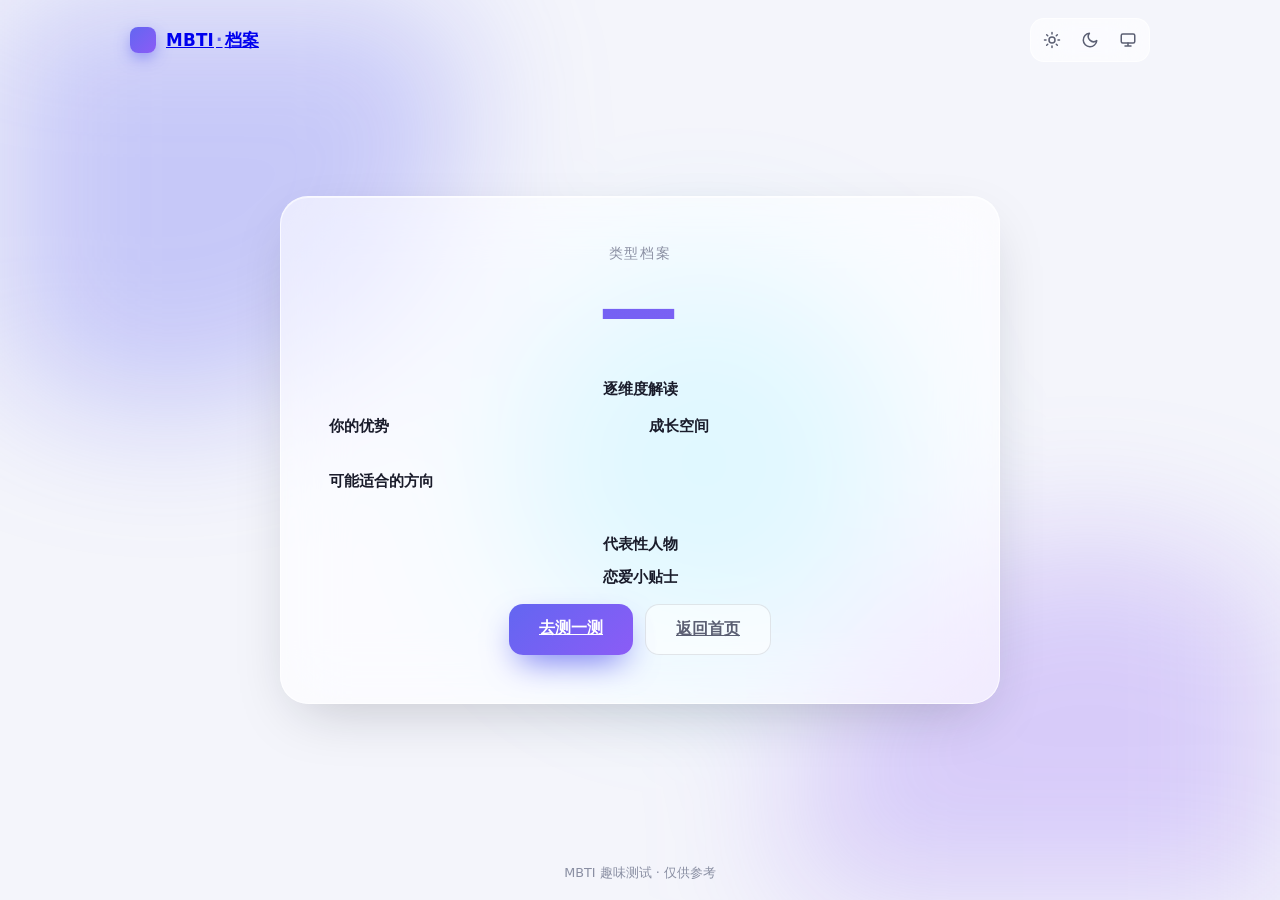
==== type.html @ 291f19a4 "feat: type.html" ====
<!DOCTYPE html>
<html lang="zh-CN" data-theme="system">
<head>
  <meta charset="UTF-8" />
  <meta name="viewport" content="width=device-width, initial-scale=1.0, viewport-fit=cover" />
  <meta name="theme-color" id="meta-theme-color" content="#f4f5fb" />
  <meta name="apple-mobile-web-app-capable" content="yes" />
  <meta name="apple-mobile-web-app-status-bar-style" content="default" />
  <title>MBTI 类型档案</title>
  <meta name="description" content="十六型人格独立档案：优势、成长空间、适合方向、代表性人物与恋爱小贴士。" />
  <meta property="og:title" content="MBTI 类型档案" />
  <meta property="og:description" content="十六型人格独立档案：优势、成长空间、适合方向与恋爱建议。" />
  <meta property="og:type" content="website" />
  <meta property="og:image" content="assets/img/cover.svg" />
  <link rel="stylesheet" href="assets/css/style.css" />
</head>
<body>
  <div class="bg-blobs" aria-hidden="true">
    <span class="blob blob-1"></span>
    <span class="blob blob-2"></span>
    <span class="blob blob-3"></span>
  </div>

  <header class="topbar">
    <a class="brand" href="index.html" aria-label="返回首页">
      <span class="brand-mark" aria-hidden="true"></span>
      <span class="brand-name">MBTI<span class="brand-dot">·</span>档案</span>
    </a>
    <div class="theme-switch" role="group" aria-label="主题切换">
      <button class="theme-btn" data-set-theme="light" aria-label="浅色主题" title="浅色">
        <svg viewBox="0 0 24 24" width="18" height="18" fill="none" stroke="currentColor" stroke-width="2" stroke-linecap="round"><circle cx="12" cy="12" r="4"/><path d="M12 2v2M12 20v2M4.9 4.9l1.4 1.4M17.7 17.7l1.4 1.4M2 12h2M20 12h2M4.9 19.1l1.4-1.4M17.7 6.3l1.4-1.4"/></svg>
      </button>
      <button class="theme-btn" data-set-theme="dark" aria-label="深色主题" title="深色">
        <svg viewBox="0 0 24 24" width="18" height="18" fill="none" stroke="currentColor" stroke-width="2" stroke-linecap="round" stroke-linejoin="round"><path d="M21 12.8A9 9 0 1 1 11.2 3a7 7 0 0 0 9.8 9.8z"/></svg>
      </button>
      <button class="theme-btn" data-set-theme="system" aria-label="跟随系统" title="跟随系统">
        <svg viewBox="0 0 24 24" width="18" height="18" fill="none" stroke="currentColor" stroke-width="2" stroke-linecap="round" stroke-linejoin="round"><rect x="3" y="4" width="18" height="12" rx="2"/><path d="M8 20h8M12 16v4"/></svg>
      </button>
    </div>
  </header>

  <main class="stage">
    <section id="screen-result" class="screen is-active" aria-labelledby="result-title">
      <div class="result-card glass">
        <p class="result-eyebrow">类型档案</p>
        <h2 id="result-title" class="result-type">—</h2>
        <p class="result-name" id="result-name"></p>
        <p class="result-tagline" id="result-tagline"></p>
        <p class="result-desc" id="result-desc"></p>

        <div class="result-block">
          <h3 class="col-title">逐维度解读</h3>
          <ul class="dim-details" id="dim-details"></ul>
        </div>

        <div class="result-cols">
          <div class="result-col">
            <h3 class="col-title">你的优势</h3>
            <ul class="tag-list" id="strengths"></ul>
          </div>
          <div class="result-col">
            <h3 class="col-title">成长空间</h3>
            <ul class="tag-list" id="growth"></ul>
          </div>
        </div>

        <div class="result-field">
          <h3 class="col-title">可能适合的方向</h3>
          <ul class="tag-list tag-list-soft" id="fields"></ul>
        </div>

        <div class="result-block">
          <h3 class="col-title">代表性人物</h3>
          <ul class="tag-list tag-list-soft" id="celebrities"></ul>
        </div>

        <div class="result-block">
          <h3 class="col-title">恋爱小贴士</h3>
          <p class="result-love" id="love"></p>
        </div>

        <div class="result-actions">
          <a href="index.html" class="btn btn-primary" type="button">去测一测</a>
          <a href="index.html" class="btn btn-ghost" type="button">返回首页</a>
        </div>
      </div>
    </section>
  </main>

  <footer class="footnote">
    <span>MBTI 趣味测试 · 仅供参考</span>
  </footer>

  <script src="assets/js/data.js"></script>
  <script src="assets/js/type.js"></script>
</body>
</html>
---- assets/css/style.css ----
/* ============================================================
   MBTI 测试站 · Premium Styles
   主题：light / dark / system（CSS 变量驱动）
   动画仅使用 transform / opacity / filter（GPU 友好）
   ============================================================ */

:root {
  --accent: #6366f1;
  --accent-2: #8b5cf6;
  --accent-soft: rgba(99, 102, 241, 0.12);
  --radius-lg: 28px;
  --radius-md: 18px;
  --radius-sm: 12px;
  --ease: cubic-bezier(0.16, 1, 0.3, 1);
  --shadow-soft: 0 20px 60px -20px rgba(20, 22, 40, 0.25);
  --maxw: 720px;
  --font: system-ui, -apple-system, 'Segoe UI', 'PingFang SC', 'Microsoft YaHei', Roboto, 'Helvetica Neue', sans-serif;
}

/* 浅色 */
:root[data-theme='light'] {
  --bg: #f4f5fb;
  --bg-2: #eef0f8;
  --text: #1a1c2b;
  --text-soft: #5b5f73;
  --text-faint: #8a8fa3;
  --surface: rgba(255, 255, 255, 0.62);
  --surface-border: rgba(255, 255, 255, 0.7);
  --inner-line: inset 0 1px 0 rgba(255, 255, 255, 0.6);
  --blob-1: rgba(99, 102, 241, 0.35);
  --blob-2: rgba(139, 92, 246, 0.30);
  --blob-3: rgba(56, 189, 248, 0.28);
  --opt-bg: rgba(255, 255, 255, 0.55);
  --opt-border: rgba(20, 22, 40, 0.10);
  --tag-bg: rgba(99, 102, 241, 0.10);
  --tag-text: #4f46e5;
}

/* 深色 */
:root[data-theme='dark'] {
  --bg: #0c0d14;
  --bg-2: #0a0b11;
  --text: #f2f3f8;
  --text-soft: #b6b9cc;
  --text-faint: #777b90;
  --surface: rgba(28, 30, 46, 0.55);
  --surface-border: rgba(255, 255, 255, 0.08);
  --inner-line: inset 0 1px 0 rgba(255, 255, 255, 0.06);
  --blob-1: rgba(99, 102, 241, 0.45);
  --blob-2: rgba(139, 92, 246, 0.40);
  --blob-3: rgba(56, 189, 248, 0.30);
  --opt-bg: rgba(255, 255, 255, 0.04);
  --opt-border: rgba(255, 255, 255, 0.10);
  --tag-bg: rgba(129, 132, 255, 0.14);
  --tag-text: #b3b6ff;
  --shadow-soft: 0 24px 70px -24px rgba(0, 0, 0, 0.7);
}

/* 跟随系统 */
:root[data-theme='system'] {
  --bg: #f4f5fb;
  --bg-2: #eef0f8;
  --text: #1a1c2b;
  --text-soft: #5b5f73;
  --text-faint: #8a8fa3;
  --surface: rgba(255, 255, 255, 0.62);
  --surface-border: rgba(255, 255, 255, 0.7);
  --inner-line: inset 0 1px 0 rgba(255, 255, 255, 0.6);
  --blob-1: rgba(99, 102, 241, 0.35);
  --blob-2: rgba(139, 92, 246, 0.30);
  --blob-3: rgba(56, 189, 248, 0.28);
  --opt-bg: rgba(255, 255, 255, 0.55);
  --opt-border: rgba(20, 22, 40, 0.10);
  --tag-bg: rgba(99, 102, 241, 0.10);
  --tag-text: #4f46e5;
}
@media (prefers-color-scheme: dark) {
  :root[data-theme='system'] {
    --bg: #0c0d14;
    --bg-2: #0a0b11;
    --text: #f2f3f8;
    --text-soft: #b6b9cc;
    --text-faint: #777b90;
    --surface: rgba(28, 30, 46, 0.55);
    --surface-border: rgba(255, 255, 255, 0.08);
    --inner-line: inset 0 1px 0 rgba(255, 255, 255, 0.06);
    --blob-1: rgba(99, 102, 241, 0.45);
    --blob-2: rgba(139, 92, 246, 0.40);
    --blob-3: rgba(56, 189, 248, 0.30);
    --opt-bg: rgba(255, 255, 255, 0.04);
    --opt-border: rgba(255, 255, 255, 0.10);
    --tag-bg: rgba(129, 132, 255, 0.14);
    --tag-text: #b3b6ff;
  }
}

* { box-sizing: border-box; }

/* ---------- 触摸体验优化（移动端） ---------- */
* { -webkit-tap-highlight-color: transparent; }
html { -webkit-text-size-adjust: 100%; text-size-adjust: 100%; }
body { overscroll-behavior-y: contain; }
.btn, .scale-opt, .theme-btn {
  touch-action: manipulation;
  -webkit-touch-callout: none;
  user-select: none;
  -webkit-user-select: none;
}

html, body { height: 100%; }

body {
  margin: 0;
  font-family: var(--font);
  color: var(--text);
  background: var(--bg);
  min-height: 100dvh;
  display: flex;
  flex-direction: column;
  overflow-x: hidden;
  transition: background 0.4s var(--ease), color 0.4s var(--ease);
  -webkit-font-smoothing: antialiased;
}

/* ---------- 动态光斑背景 ---------- */
.bg-blobs {
  position: fixed;
  inset: 0;
  z-index: 0;
  pointer-events: none;
  overflow: hidden;
  filter: blur(70px);
}
.blob {
  position: absolute;
  width: 46vmax;
  height: 46vmax;
  border-radius: 50%;
  opacity: 0.9;
  will-change: transform;
}
.blob-1 { background: var(--blob-1); top: -14vmax; left: -10vmax; animation: float1 18s ease-in-out infinite; }
.blob-2 { background: var(--blob-2); bottom: -18vmax; right: -8vmax; animation: float2 22s ease-in-out infinite; }
.blob-3 { background: var(--blob-3); top: 30%; left: 40%; width: 30vmax; height: 30vmax; animation: float3 26s ease-in-out infinite; }

@keyframes float1 { 0%,100% { transform: translate(0,0) scale(1); } 50% { transform: translate(6vmax, 4vmax) scale(1.08); } }
@keyframes float2 { 0%,100% { transform: translate(0,0) scale(1); } 50% { transform: translate(-5vmax, -3vmax) scale(1.12); } }
@keyframes float3 { 0%,100% { transform: translate(0,0) scale(1); } 50% { transform: translate(-4vmax, 5vmax) scale(0.92); } }

/* ---------- 顶栏 ---------- */
.topbar {
  position: relative;
  z-index: 3;
  display: flex;
  align-items: center;
  justify-content: space-between;
  padding: calc(18px + env(safe-area-inset-top)) clamp(16px, 4vw, 40px) 18px;
  max-width: 1100px;
  width: 100%;
  margin: 0 auto;
}
.brand { display: flex; align-items: center; gap: 10px; }
.brand-mark {
  width: 26px; height: 26px; border-radius: 8px;
  background: linear-gradient(135deg, var(--accent), var(--accent-2));
  box-shadow: 0 6px 18px -4px var(--accent);
}
.brand-name { font-weight: 700; letter-spacing: 0.2px; font-size: 1.05rem; }
.brand-dot { color: var(--accent); margin: 0 2px; }

.theme-switch {
  display: flex;
  gap: 4px;
  padding: 4px;
  border-radius: 14px;
  background: var(--surface);
  border: 1px solid var(--surface-border);
  backdrop-filter: blur(20px) saturate(180%);
  -webkit-backdrop-filter: blur(20px) saturate(180%);
}
.theme-btn {
  display: grid; place-items: center;
  width: 34px; height: 34px;
  border: none; border-radius: 10px;
  background: transparent; color: var(--text-soft);
  cursor: pointer;
  transition: background 0.25s var(--ease), color 0.25s var(--ease), transform 0.2s var(--ease);
}
@media (hover: hover) {
  .theme-btn:hover { color: var(--text); transform: translateY(-1px); }
}
.theme-btn.is-active {
  background: var(--accent-soft);
  color: var(--accent);
}

/* ---------- 舞台与屏幕 ---------- */
.stage {
  position: relative;
  z-index: 2;
  flex: 1;
  display: flex;
  align-items: center;
  justify-content: center;
  padding: 12px clamp(16px, 4vw, 40px) calc(40px + env(safe-area-inset-bottom));
  width: 100%;
}
.screen {
  width: 100%;
  max-width: var(--maxw);
  animation: screenIn 0.5s var(--ease);
}
.screen[hidden] { display: none; }
@keyframes screenIn { from { opacity: 0; transform: translateY(14px); } to { opacity: 1; transform: translateY(0); } }

/* 玻璃拟态 */
.glass {
  background: var(--surface);
  border: 1px solid var(--surface-border);
  border-radius: var(--radius-lg);
  box-shadow: var(--shadow-soft), var(--inner-line);
  backdrop-filter: blur(30px) saturate(180%);
  -webkit-backdrop-filter: blur(30px) saturate(180%);
}

/* ---------- 首页 ---------- */
.intro-card { padding: clamp(28px, 5vw, 52px); text-align: center; }
.eyebrow {
  display: inline-block;
  font-size: 0.72rem; letter-spacing: 0.22em; font-weight: 600;
  color: var(--accent);
  background: var(--tag-bg);
  padding: 6px 14px; border-radius: 999px;
  margin: 0 0 18px;
}
.intro-title {
  font-size: clamp(2rem, 6vw, 3.2rem);
  line-height: 1.08;
  font-weight: 800;
  letter-spacing: -0.02em;
  margin: 0 0 18px;
}
.intro-sub {
  color: var(--text-soft);
  font-size: clamp(0.98rem, 2.2vw, 1.08rem);
  line-height: 1.7;
  max-width: 56ch;
  margin: 0 auto 26px;
}
.intro-points {
  list-style: none; padding: 0; margin: 0 auto 30px;
  display: flex; flex-direction: column; gap: 12px;
  max-width: 320px; text-align: left;
}
.intro-points li { display: flex; align-items: center; gap: 12px; color: var(--text-soft); font-size: 0.98rem; }
.intro-points .dot {
  width: 8px; height: 8px; border-radius: 50%;
  background: linear-gradient(135deg, var(--accent), var(--accent-2));
  flex: none;
}
.intro-note { margin: 18px 0 0; font-size: 0.8rem; color: var(--text-faint); }

/* ---------- 按钮 ---------- */
.btn {
  font-family: inherit;
  font-size: 1rem; font-weight: 600;
  border: none; border-radius: 14px;
  padding: 14px 30px;
  cursor: pointer;
  transition: transform 0.2s var(--ease), box-shadow 0.25s var(--ease), opacity 0.2s, background 0.25s;
}
.btn-primary {
  color: #fff;
  background: linear-gradient(135deg, var(--accent), var(--accent-2));
  box-shadow: 0 14px 34px -10px var(--accent);
}
@media (hover: hover) {
  .btn-primary:hover:not(:disabled) { transform: translateY(-2px); box-shadow: 0 20px 40px -12px var(--accent); }
}
.btn-primary:active:not(:disabled) { transform: scale(0.98); }
.btn-primary:disabled { opacity: 0.4; cursor: not-allowed; box-shadow: none; }
.btn-ghost {
  color: var(--text-soft);
  background: var(--opt-bg);
  border: 1px solid var(--opt-border);
}
@media (hover: hover) {
  .btn-ghost:hover:not(:disabled) { color: var(--text); transform: translateY(-1px); }
}
.btn-ghost:disabled { opacity: 0.4; cursor: not-allowed; }
.btn:focus-visible { outline: 3px solid var(--accent); outline-offset: 3px; }

/* ---------- 测试屏 ---------- */
.test-card { padding: clamp(24px, 4vw, 40px); }
.test-head { display: flex; justify-content: space-between; align-items: baseline; margin-bottom: 14px; }
.test-counter { font-weight: 700; font-size: 0.95rem; }
.test-dim { font-size: 0.8rem; color: var(--text-faint); font-weight: 600; letter-spacing: 0.04em; }

.progress {
  height: 8px; border-radius: 999px;
  background: var(--opt-border);
  overflow: hidden;
  margin-bottom: 30px;
}
.progress-fill {
  display: block; height: 100%; width: 0%;
  border-radius: 999px;
  background: linear-gradient(90deg, var(--accent), var(--accent-2));
  transition: width 0.45s var(--ease);
}

.test-question {
  font-size: clamp(1.2rem, 3.4vw, 1.6rem);
  font-weight: 600; line-height: 1.5;
  margin: 0 0 30px;
  min-height: 3.2em;
}

.scale {
  display: grid;
  grid-template-columns: repeat(5, 1fr);
  gap: 10px;
  margin-bottom: 32px;
}
.scale-opt {
  display: flex; flex-direction: column; align-items: center; gap: 8px;
  padding: 16px 8px;
  border-radius: var(--radius-md);
  background: var(--opt-bg);
  border: 1px solid var(--opt-border);
  color: var(--text-soft);
  cursor: pointer;
  font-family: inherit;
  transition: transform 0.2s var(--ease), border-color 0.2s, background 0.2s, color 0.2s;
}
@media (hover: hover) {
  .scale-opt:hover { transform: translateY(-2px); color: var(--text); }
}
.scale-num {
  width: 34px; height: 34px; border-radius: 50%;
  display: grid; place-items: center;
  font-weight: 700; font-size: 1.05rem;
  background: var(--tag-bg); color: var(--tag-text);
}
.scale-label { font-size: 0.78rem; text-align: center; line-height: 1.3; }
.scale-opt[aria-checked='true'] {
  border-color: var(--accent);
  background: var(--accent-soft);
  color: var(--text);
  transform: translateY(-2px);
}
.scale-opt[aria-checked='true'] .scale-num { background: linear-gradient(135deg, var(--accent), var(--accent-2)); color: #fff; }
.scale-opt:focus-visible { outline: 3px solid var(--accent); outline-offset: 2px; }

.test-actions { display: flex; justify-content: space-between; gap: 12px; }

/* ---------- 结果屏 ---------- */
.result-card { padding: clamp(26px, 5vw, 48px); text-align: center; }
.result-eyebrow { margin: 0 0 6px; color: var(--text-faint); font-size: 0.85rem; letter-spacing: 0.12em; text-transform: uppercase; }
.result-type {
  font-size: clamp(3rem, 12vw, 5rem);
  font-weight: 800; letter-spacing: 0.04em;
  margin: 0;
  background: linear-gradient(135deg, var(--accent), var(--accent-2));
  -webkit-background-clip: text; background-clip: text;
  -webkit-text-fill-color: transparent;
  line-height: 1;
}
.result-name { font-size: 1.3rem; font-weight: 700; margin: 10px 0 2px; }
.result-tagline { color: var(--accent); font-weight: 600; margin: 0 0 20px; font-size: 0.95rem; }
.result-desc { color: var(--text-soft); line-height: 1.75; max-width: 58ch; margin: 0 auto 30px; font-size: 1rem; }

.dims { display: flex; flex-direction: column; gap: 16px; margin: 0 auto 30px; max-width: 560px; text-align: left; }
.dim-row { display: grid; grid-template-columns: 64px 1fr 64px; align-items: center; gap: 12px; }
.dim-label { font-weight: 700; font-size: 0.92rem; }
.dim-track {
  height: 10px; border-radius: 999px;
  background: var(--opt-border);
  position: relative; overflow: hidden;
}
.dim-fill {
  position: absolute; left: 0; top: 0; height: 100%;
  border-radius: 999px;
  background: linear-gradient(90deg, var(--accent), var(--accent-2));
  width: 0;
  transition: width 0.9s var(--ease);
}
.dim-fill.flip { left: auto; right: 0; }
.dim-pct { font-size: 0.82rem; color: var(--text-faint); font-weight: 600; text-align: right; }

.result-cols { display: grid; grid-template-columns: 1fr 1fr; gap: 18px; margin-bottom: 22px; text-align: left; }
.result-field { text-align: left; margin-bottom: 30px; }
.col-title { font-size: 0.95rem; font-weight: 700; margin: 0 0 12px; }
.tag-list { list-style: none; padding: 0; margin: 0; display: flex; flex-wrap: wrap; gap: 8px; }
.tag-list li {
  background: var(--tag-bg); color: var(--tag-text);
  padding: 7px 14px; border-radius: 999px;
  font-size: 0.88rem; font-weight: 600;
}
.tag-list-soft li { background: var(--opt-bg); color: var(--text-soft); border: 1px solid var(--opt-border); }

.result-actions { display: flex; gap: 12px; justify-content: center; flex-wrap: wrap; }
.copy-hint { min-height: 1.2em; margin: 14px 0 0; font-size: 0.85rem; color: var(--accent); font-weight: 600; }

/* ---------- 分析中 ---------- */
.analyzing {
  position: fixed; inset: 0; z-index: 5;
  display: flex; flex-direction: column; align-items: center; justify-content: center; gap: 18px;
  background: color-mix(in srgb, var(--bg) 80%, transparent);
  backdrop-filter: blur(8px);
  color: var(--text-soft); font-weight: 600;
}
.analyzing[hidden] { display: none; }
.spinner {
  width: 44px; height: 44px; border-radius: 50%;
  border: 4px solid var(--opt-border);
  border-top-color: var(--accent);
  animation: spin 0.8s linear infinite;
}
@keyframes spin { to { transform: rotate(360deg); } }

/* ---------- 页脚 ---------- */
.footnote {
  position: relative; z-index: 2;
  text-align: center; padding: 18px 18px calc(18px + env(safe-area-inset-bottom));
  color: var(--text-faint); font-size: 0.8rem;
}

/* ---------- 响应式：手机端 ---------- */
@media (max-width: 560px) {
  .intro-card { padding: 28px 20px; }
  .test-card { padding: 22px 18px; }
  .result-card { padding: 28px 18px; }

  /* 5 段量表：紧凑等高分栏，标签可换行但高度统一 */
  .scale { gap: 5px; }
  .scale-opt { padding: 14px 2px; gap: 7px; min-width: 0; }
  .scale-num { width: 30px; height: 30px; font-size: 0.9rem; }
  .scale-label {
    font-size: 0.64rem; line-height: 1.25;
    min-height: 2.5em;
    display: flex; align-items: center; justify-content: center;
  }

  .test-actions { flex-direction: column-reverse; gap: 10px; }
  .test-actions .btn { width: 100%; }

  .result-cols { grid-template-columns: 1fr; gap: 16px; }
  .dim-label { font-size: 0.8rem; }
  .dim-row { grid-template-columns: 52px 1fr 52px; gap: 8px; }
}

/* ---------- 响应式：超小屏（≤380px） ---------- */
@media (max-width: 380px) {
  .intro-title { font-size: clamp(1.7rem, 8.5vw, 2.4rem); }
  .scale-opt { padding: 12px 1px; gap: 6px; }
  .scale-num { width: 26px; height: 26px; font-size: 0.82rem; }
  .scale-label { font-size: 0.6rem; }
  .test-question { min-height: 4.2em; font-size: 1.12rem; }
}

/* ---------- 触摸设备：按下反馈（替代粘住的 hover） ---------- */
@media (hover: none) {
  .scale-opt:active { transform: scale(0.96); background: var(--accent-soft); border-color: var(--accent); }
  .btn:active { transform: scale(0.97); }
}

/* ---------- 无障碍：减少动效 ---------- */
@media (prefers-reduced-motion: reduce) {
  *, *::before, *::after {
    animation-duration: 0.001ms !important;
    animation-iteration-count: 1 !important;
    transition-duration: 0.001ms !important;
  }
  .blob { animation: none; }
}
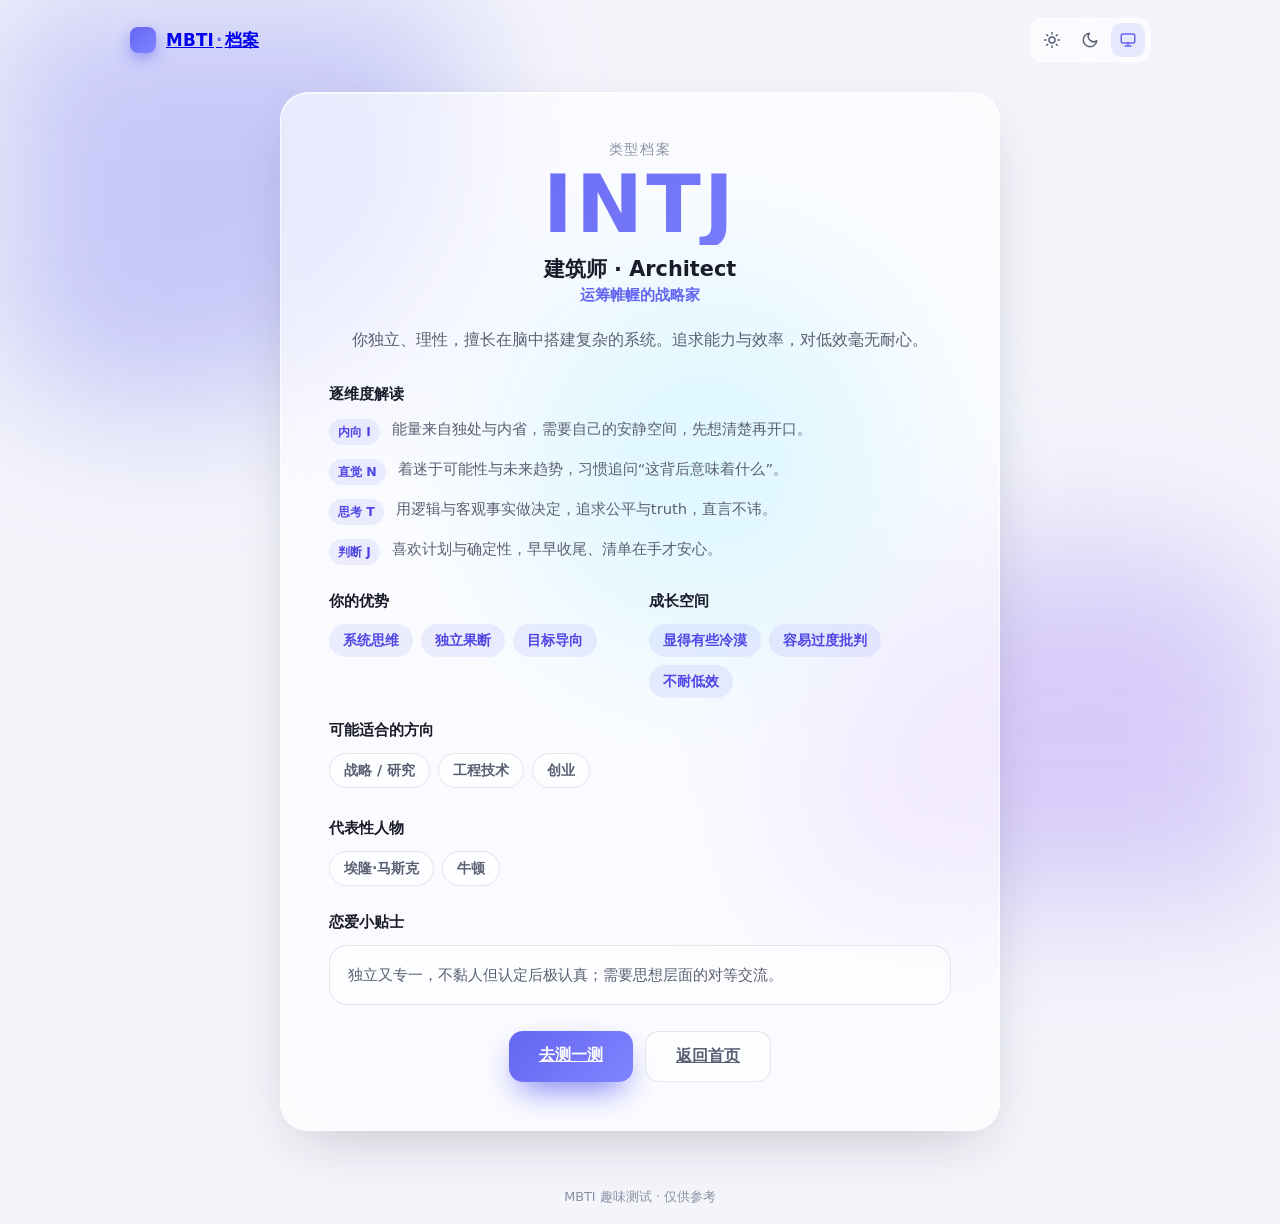
==== commit 07b2b94e: "feat: PWA 安装离线 + 双人格对比星象/雷达 (type.html)" ====
--- a/type.html
+++ b/type.html
@@ -12,6 +12,8 @@
   <meta property="og:description" content="十六型人格独立档案：优势、成长空间、适合方向与恋爱建议。" />
   <meta property="og:type" content="website" />
   <meta property="og:image" content="assets/img/cover.svg" />
+  <link rel="manifest" href="manifest.webmanifest" />
+  <link rel="apple-touch-icon" href="assets/img/icon-192.png" />
   <link rel="stylesheet" href="assets/css/style.css" />
 </head>
 <body>
--- a/assets/css/style.css
+++ b/assets/css/style.css
@@ -426,6 +426,138 @@
   color: var(--text-faint); font-size: 0.8rem;
 }
 
+/* ---------- 历史记录（首页） ---------- */
+.history-section { margin: 26px 0 4px; text-align: left; }
+.history-list { list-style: none; padding: 0; margin: 0 0 10px; display: flex; flex-wrap: wrap; gap: 8px; justify-content: center; }
+.history-item {
+  display: inline-flex; align-items: center; gap: 8px;
+  background: var(--tag-bg); color: var(--tag-text);
+  padding: 8px 14px; border-radius: 999px; font-size: 0.85rem; font-weight: 600;
+  cursor: pointer; border: 1px solid transparent;
+  transition: transform 0.2s var(--ease), border-color 0.2s;
+}
+.history-item:hover { transform: translateY(-1px); border-color: var(--accent); }
+.history-item .hi-code { font-weight: 800; }
+.history-item .hi-date { color: var(--text-faint); font-weight: 500; font-size: 0.72rem; }
+.btn-link {
+  background: none; border: none; color: var(--text-faint);
+  font-size: 0.78rem; cursor: pointer; text-decoration: underline; padding: 4px;
+  font-family: inherit;
+}
+.btn-link:hover { color: var(--text-soft); }
+
+/* ---------- 结果扩展区块 ---------- */
+.result-block { text-align: left; margin-bottom: 26px; }
+.result-block .col-title { font-size: 0.95rem; font-weight: 700; margin: 0 0 12px; }
+.dim-details { list-style: none; padding: 0; margin: 0; display: flex; flex-direction: column; gap: 12px; }
+.dim-details li {
+  display: flex; gap: 12px; align-items: flex-start;
+  color: var(--text-soft); font-size: 0.92rem; line-height: 1.6;
+}
+.dim-details .dd-tag {
+  flex: none; font-weight: 700; font-size: 0.78rem;
+  background: var(--tag-bg); color: var(--tag-text);
+  padding: 3px 9px; border-radius: 999px; margin-top: 2px;
+}
+.result-love {
+  color: var(--text-soft); line-height: 1.75; margin: 0;
+  background: var(--opt-bg); border: 1px solid var(--opt-border);
+  border-radius: var(--radius-md); padding: 16px 18px; font-size: 0.95rem;
+}
+
+/* ---------- 结果粒子画布 ---------- */
+.result-canvas {
+  position: absolute; inset: 0; width: 100%; height: 100%;
+  border-radius: var(--radius-lg);
+  pointer-events: none; z-index: 0; opacity: 0.55;
+}
+.result-card > *:not(.result-canvas) { position: relative; z-index: 1; }
+
+/* ---------- 结果 3D 人格星形体 ---------- */
+.personality-3d-wrap {
+  position: relative;
+  width: min(280px, 78vw);
+  height: 240px;
+  margin: 6px auto 10px;
+  z-index: 1;
+}
+.personality-3d-wrap canvas { display: block; width: 100%; height: 100%; }
+.personality-3d-hint {
+  position: absolute; left: 0; right: 0; bottom: 4px;
+  text-align: center; font-size: 0.72rem; letter-spacing: 0.05em;
+  color: var(--text-faint); pointer-events: none;
+}
+@media (max-width: 480px) {
+  .personality-3d-wrap { height: 210px; width: min(240px, 72vw); }
+}
+
+/* ---------- 结果入场：字母浮现 ---------- */
+.result-type .char {
+  display: inline-block;
+  opacity: 0; transform: translateY(18px) scale(0.8);
+  animation: charIn 0.5s var(--ease) forwards;
+}
+@keyframes charIn { to { opacity: 1; transform: translateY(0) scale(1); } }
+
+/* ---------- 弹层 ---------- */
+.modal {
+  position: fixed; inset: 0; z-index: 8;
+  display: flex; align-items: center; justify-content: center;
+  padding: 20px;
+}
+.modal[hidden] { display: none; }
+.modal-mask {
+  position: absolute; inset: 0;
+  background: color-mix(in srgb, var(--bg) 70%, transparent);
+  backdrop-filter: blur(6px);
+  -webkit-backdrop-filter: blur(6px);
+}
+.modal-card {
+  position: relative; z-index: 1;
+  width: 100%; max-width: 460px; max-height: 86dvh; overflow-y: auto;
+  padding: clamp(22px, 5vw, 30px);
+  border-radius: var(--radius-lg);
+  animation: screenIn 0.35s var(--ease);
+}
+.modal-close {
+  position: absolute; top: 12px; right: 14px;
+  width: 34px; height: 34px; border-radius: 50%;
+  border: none; background: var(--opt-bg); color: var(--text-soft);
+  font-size: 1.3rem; line-height: 1; cursor: pointer;
+}
+.modal-close:hover { color: var(--text); }
+.modal-title { margin: 0 0 6px; font-size: 1.25rem; font-weight: 700; }
+.modal-sub { margin: 0 0 18px; color: var(--text-soft); font-size: 0.92rem; line-height: 1.6; }
+
+/* 配对 */
+.pair-grid { display: grid; grid-template-columns: repeat(4, 1fr); gap: 8px; }
+.pair-opt {
+  border: 1px solid var(--opt-border); background: var(--opt-bg);
+  color: var(--text); border-radius: 12px; padding: 10px 4px;
+  font-family: inherit; font-weight: 700; font-size: 0.82rem; cursor: pointer;
+  transition: transform 0.2s var(--ease), border-color 0.2s, background 0.2s;
+}
+.pair-opt:hover { transform: translateY(-2px); border-color: var(--accent); }
+.pair-opt.is-active { border-color: var(--accent); background: var(--accent-soft); color: var(--accent); }
+.pair-result { margin-top: 20px; text-align: center; animation: screenIn 0.4s var(--ease); }
+.pair-score {
+  font-size: 3rem; font-weight: 800; line-height: 1;
+  background: linear-gradient(135deg, var(--accent), var(--accent-2));
+  -webkit-background-clip: text; background-clip: text; -webkit-text-fill-color: transparent;
+}
+.pair-score small { font-size: 1.2rem; -webkit-text-fill-color: var(--text-faint); }
+.pair-verdict { font-weight: 700; font-size: 1.05rem; margin: 10px 0 6px; }
+.pair-detail { color: var(--text-soft); font-size: 0.9rem; line-height: 1.65; margin: 0; }
+
+/* 分享图 */
+.share-card { text-align: center; }
+.share-img-wrap {
+  border-radius: var(--radius-md); overflow: hidden; margin-bottom: 18px;
+  background: var(--bg-2);
+}
+.share-img { display: block; width: 100%; height: auto; }
+#share-download { display: inline-block; text-decoration: none; text-align: center; }
+
 /* ---------- 响应式：手机端 ---------- */
 @media (max-width: 560px) {
   .intro-card { padding: 28px 20px; }
@@ -448,6 +580,13 @@
   .result-cols { grid-template-columns: 1fr; gap: 16px; }
   .dim-label { font-size: 0.8rem; }
   .dim-row { grid-template-columns: 52px 1fr 52px; gap: 8px; }
+
+  .modal { padding: 12px; }
+  .modal-card { max-width: 100%; max-height: 92dvh; }
+  .share-card { max-width: 96vw; }
+  .pair-grid { gap: 6px; }
+  .pair-opt { font-size: 0.74rem; padding: 9px 2px; }
+  .history-list { gap: 6px; }
 }
 
 /* ---------- 响应式：超小屏（≤380px） ---------- */
@@ -473,4 +612,5 @@
     transition-duration: 0.001ms !important;
   }
   .blob { animation: none; }
-}
+  .result-type .char { opacity: 1 !important; transform: none !important; animation: none !important; }
+}
